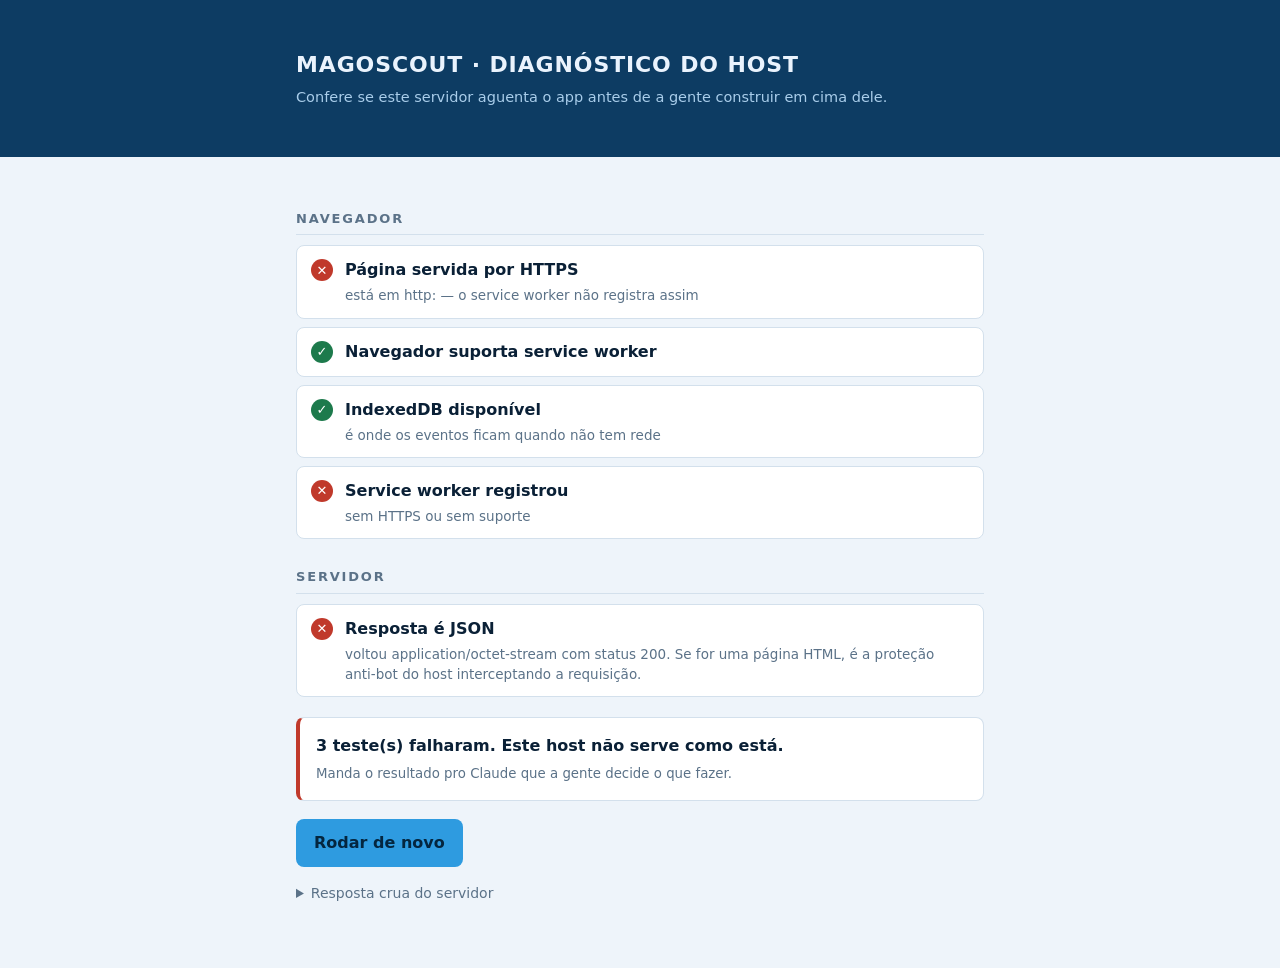
==== smoke/index.html @ 834e2566 "Primeiro commit: scout de futsal que a planilha não conseguia ser O Raul registrava o jogo numa plan" ====
<!doctype html>
<html lang="pt-BR">
<head>
<meta charset="utf-8">
<meta name="viewport" content="width=device-width, initial-scale=1">
<meta name="robots" content="noindex, nofollow">
<title>MagoScout — diagnóstico do host</title>
<style>
  :root {
    --bg: #EEF4FA;
    --surface: #fff;
    --ink: #0A2036;
    --muted: #5B7288;
    --line: #D3E0EC;
    --azul: #2E9BE0;
    --azul-esc: #0D3C63;
    --ok: #1D7A4C;
    --falha: #C0392B;
    --alerta: #B5762A;
  }
  @media (prefers-color-scheme: dark) {
    :root {
      --bg: #071523; --surface: #0E2136; --ink: #E6EEF7;
      --muted: #8CA6BE; --line: #1E3A57; --azul: #55B3F0; --azul-esc: #9FD3F5;
      --ok: #4FCB8A; --falha: #FF7A6B; --alerta: #E0A75E;
    }
  }
  * { box-sizing: border-box; }
  body {
    margin: 0; background: var(--bg); color: var(--ink);
    font: 16px/1.5 system-ui, -apple-system, "Segoe UI", Roboto, sans-serif;
  }
  .wrap { max-width: 720px; margin: 0 auto; padding: 24px 16px 64px; }
  header { background: var(--azul-esc); color: #EAF3FD; padding: 24px 0; }
  @media (prefers-color-scheme: dark) { header { background: #0A2036; } }
  header .wrap { padding-bottom: 24px; }
  h1 {
    margin: 0 0 6px; font-size: 22px; letter-spacing: .04em; text-transform: uppercase;
  }
  header p { margin: 0; color: #A9CDEA; font-size: 14.5px; }
  h2 {
    font-size: 13px; letter-spacing: .14em; text-transform: uppercase;
    color: var(--muted); margin: 28px 0 10px; padding-bottom: 6px;
    border-bottom: 1px solid var(--line);
  }
  .item {
    display: flex; gap: 12px; align-items: flex-start;
    background: var(--surface); border: 1px solid var(--line);
    border-radius: 8px; padding: 12px 14px; margin-bottom: 8px;
  }
  .selo {
    flex: none; width: 22px; height: 22px; border-radius: 50%;
    display: grid; place-items: center; font-size: 13px; font-weight: 700;
    color: #fff; margin-top: 1px;
  }
  .selo.ok { background: var(--ok); }
  .selo.falha { background: var(--falha); }
  .selo.alerta { background: var(--alerta); }
  .selo.espera { background: var(--muted); }
  .nome { font-weight: 600; }
  .detalhe {
    display: block; font-weight: 400; font-size: 13.5px; color: var(--muted);
    margin-top: 3px; word-break: break-word;
  }
  .resumo {
    margin-top: 20px; padding: 16px; border-radius: 8px;
    background: var(--surface); border: 1px solid var(--line);
    border-left: 4px solid var(--azul); font-weight: 600;
  }
  .resumo small { display: block; font-weight: 400; color: var(--muted); margin-top: 6px; }
  button {
    font: inherit; font-weight: 700; padding: 12px 18px; border-radius: 8px;
    border: none; background: var(--azul); color: #04263F; cursor: pointer;
    margin-top: 18px;
  }
  button:focus-visible { outline: 2px solid var(--ink); outline-offset: 2px; }
  pre {
    background: var(--surface); border: 1px solid var(--line); border-radius: 8px;
    padding: 12px; overflow-x: auto; font-size: 12.5px; margin-top: 10px;
  }
  details { margin-top: 16px; }
  summary { cursor: pointer; color: var(--muted); font-size: 14px; }
</style>
</head>
<body>

<header>
  <div class="wrap">
    <h1>MagoScout · diagnóstico do host</h1>
    <p>Confere se este servidor aguenta o app antes de a gente construir em cima dele.</p>
  </div>
</header>

<div class="wrap">
  <h2>Navegador</h2>
  <div id="cliente"></div>

  <h2>Servidor</h2>
  <div id="servidor"><div class="item"><span class="selo espera">…</span><span class="nome">Consultando smoke.php</span></div></div>

  <div class="resumo" id="resumo">Rodando os testes…</div>

  <button type="button" id="repetir">Rodar de novo</button>

  <details>
    <summary>Resposta crua do servidor</summary>
    <pre id="cru">aguardando…</pre>
  </details>
</div>

<script>
(function () {
  "use strict";

  var elCliente = document.getElementById("cliente");
  var elServidor = document.getElementById("servidor");
  var elResumo = document.getElementById("resumo");
  var elCru = document.getElementById("cru");

  function linha(alvo, nome, estado, detalhe) {
    var div = document.createElement("div");
    div.className = "item";
    var selo = document.createElement("span");
    selo.className = "selo " + estado;
    selo.textContent = estado === "ok" ? "✓" : estado === "falha" ? "✕" : estado === "alerta" ? "!" : "…";
    var txt = document.createElement("div");
    var forte = document.createElement("span");
    forte.className = "nome";
    forte.textContent = nome;
    txt.appendChild(forte);
    if (detalhe) {
      var d = document.createElement("span");
      d.className = "detalhe";
      d.textContent = detalhe;
      txt.appendChild(d);
    }
    div.appendChild(selo);
    div.appendChild(txt);
    alvo.appendChild(div);
    return div;
  }

  var falhas = 0, alertas = 0;
  var terminou = { sw: false, php: false };

  function conta(estado) {
    if (estado === "falha") { falhas++; }
    if (estado === "alerta") { alertas++; }
  }

  // ---------- navegador ----------

  var https = location.protocol === "https:";
  conta(https ? "ok" : "falha");
  linha(elCliente, "Página servida por HTTPS", https ? "ok" : "falha",
        https ? location.origin : "está em " + location.protocol + " — o service worker não registra assim");

  var temSW = "serviceWorker" in navigator;
  conta(temSW ? "ok" : "falha");
  linha(elCliente, "Navegador suporta service worker", temSW ? "ok" : "falha");

  var temIDB = "indexedDB" in window;
  conta(temIDB ? "ok" : "falha");
  linha(elCliente, "IndexedDB disponível", temIDB ? "ok" : "falha", "é onde os eventos ficam quando não tem rede");

  var regLinha = linha(elCliente, "Service worker registrou", "espera", null);

  function atualiza(div, nome, estado, detalhe) {
    div.innerHTML = "";
    var selo = document.createElement("span");
    selo.className = "selo " + estado;
    selo.textContent = estado === "ok" ? "✓" : estado === "falha" ? "✕" : "!";
    var txt = document.createElement("div");
    var forte = document.createElement("span");
    forte.className = "nome";
    forte.textContent = nome;
    txt.appendChild(forte);
    if (detalhe) {
      var d = document.createElement("span");
      d.className = "detalhe";
      d.textContent = detalhe;
      txt.appendChild(d);
    }
    div.appendChild(selo);
    div.appendChild(txt);
    conta(estado);
  }

  if (temSW && https) {
    navigator.serviceWorker.register("sw.js")
      .then(function (reg) {
        atualiza(regLinha, "Service worker registrou", "ok", "escopo " + reg.scope);
        fecha();
      })
      .catch(function (err) {
        atualiza(regLinha, "Service worker registrou", "falha", String(err && err.message || err));
        fecha();
      });
  } else {
    atualiza(regLinha, "Service worker registrou", "falha", "sem HTTPS ou sem suporte");
    fecha();
  }

  // ---------- servidor ----------

  function fecha() {
    terminou.sw = true;
    if (terminou.php) { resumo(); }
  }

  function resumo() {
    if (falhas > 0) {
      elResumo.style.borderLeftColor = "var(--falha)";
      elResumo.innerHTML = falhas + " teste(s) falharam. Este host não serve como está." +
        "<small>Manda o resultado pro Claude que a gente decide o que fazer.</small>";
    } else if (alertas > 0) {
      elResumo.style.borderLeftColor = "var(--alerta)";
      elResumo.innerHTML = "Passou, com " + alertas + " ressalva(s)." +
        "<small>Dá pra construir. As ressalvas limitam alguma fase mais pra frente.</small>";
    } else {
      elResumo.style.borderLeftColor = "var(--ok)";
      elResumo.innerHTML = "Tudo passou. O host aguenta o MagoScout." +
        "<small>Pode mandar ver no schema do banco.</small>";
    }
  }

  function testaServidor() {
    elServidor.innerHTML = "";
    var pendente = linha(elServidor, "Consultando smoke.php", "espera", null);

    fetch("smoke.php", { headers: { "Accept": "application/json" } })
      .then(function (resp) {
        return resp.text().then(function (texto) {
          return { status: resp.status, tipo: resp.headers.get("content-type") || "", texto: texto };
        });
      })
      .then(function (resp) {
        elCru.textContent = resp.texto.slice(0, 4000);
        elServidor.innerHTML = "";

        var dados;
        try {
          dados = JSON.parse(resp.texto);
        } catch (e) {
          // Se voltou HTML, quase sempre é a camada anti-bot do host respondendo no lugar do PHP.
          conta("falha");
          linha(elServidor, "Resposta é JSON", "falha",
                "voltou " + (resp.tipo || "sem content-type") + " com status " + resp.status +
                ". Se for uma página HTML, é a proteção anti-bot do host interceptando a requisição.");
          terminou.php = true;
          if (terminou.sw) { resumo(); }
          return;
        }

        conta("ok");
        linha(elServidor, "fetch() recebe JSON do PHP", "ok", "status " + resp.status);

        dados.checks.forEach(function (c) {
          var estado = c.ok ? "ok" : (c.nome.indexOf("externa") > -1 ? "alerta" : "falha");
          conta(estado);
          linha(elServidor, c.nome, estado, c.detalhe);
        });

        if (dados.ambiente) {
          var amb = Object.keys(dados.ambiente).map(function (k) {
            return k + ": " + dados.ambiente[k];
          }).join("  ·  ");
          linha(elServidor, "Ambiente", "ok", amb);
        }

        // POST com corpo JSON: é assim que a fila de eventos vai subir.
        return fetch("smoke.php", {
          method: "POST",
          headers: { "Content-Type": "application/json" },
          body: JSON.stringify({ ping: "evento de teste", acento: "ação" })
        }).then(function (r2) {
          return r2.text();
        }).then(function (t2) {
          var d2;
          try { d2 = JSON.parse(t2); } catch (e) { d2 = null; }
          var achou = d2 && d2.checks && d2.checks.filter(function (c) {
            return c.nome.indexOf("corpo JSON") > -1;
          })[0];
          var estado = achou && achou.ok ? "ok" : "falha";
          conta(estado);
          linha(elServidor, "POST com corpo JSON chega inteiro no PHP", estado,
                achou ? achou.detalhe : "o POST não voltou JSON válido");
        });
      })
      .catch(function (err) {
        elServidor.innerHTML = "";
        conta("falha");
        linha(elServidor, "Consultar smoke.php", "falha", String(err && err.message || err));
      })
      .then(function () {
        terminou.php = true;
        if (terminou.sw) { resumo(); }
      });
  }

  document.getElementById("repetir").addEventListener("click", function () {
    location.reload();
  });

  testaServidor();
})();
</script>
</body>
</html>
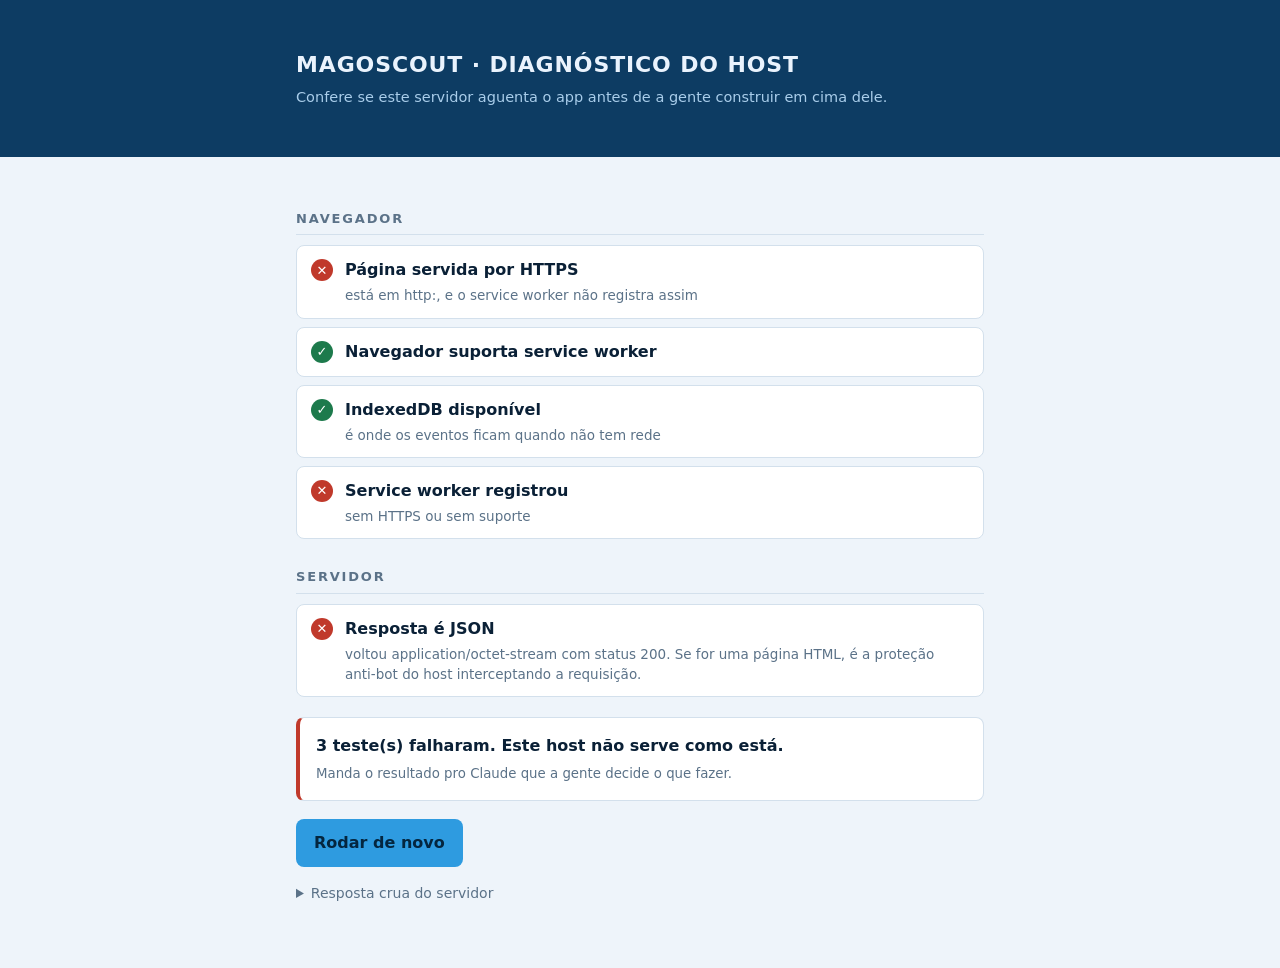
==== commit 54b53c43: "Tira todo travessão do projeto O Saker definiu como regra do workspace que nada gerado por mim pode " ====
--- a/smoke/index.html
+++ b/smoke/index.html
@@ -4,7 +4,7 @@
 <meta charset="utf-8">
 <meta name="viewport" content="width=device-width, initial-scale=1">
 <meta name="robots" content="noindex, nofollow">
-<title>MagoScout — diagnóstico do host</title>
+<title>MagoScout: diagnóstico do host</title>
 <style>
   :root {
     --bg: #EEF4FA;
@@ -153,7 +153,7 @@
   var https = location.protocol === "https:";
   conta(https ? "ok" : "falha");
   linha(elCliente, "Página servida por HTTPS", https ? "ok" : "falha",
-        https ? location.origin : "está em " + location.protocol + " — o service worker não registra assim");
+        https ? location.origin : "está em " + location.protocol + ", e o service worker não registra assim");
 
   var temSW = "serviceWorker" in navigator;
   conta(temSW ? "ok" : "falha");
